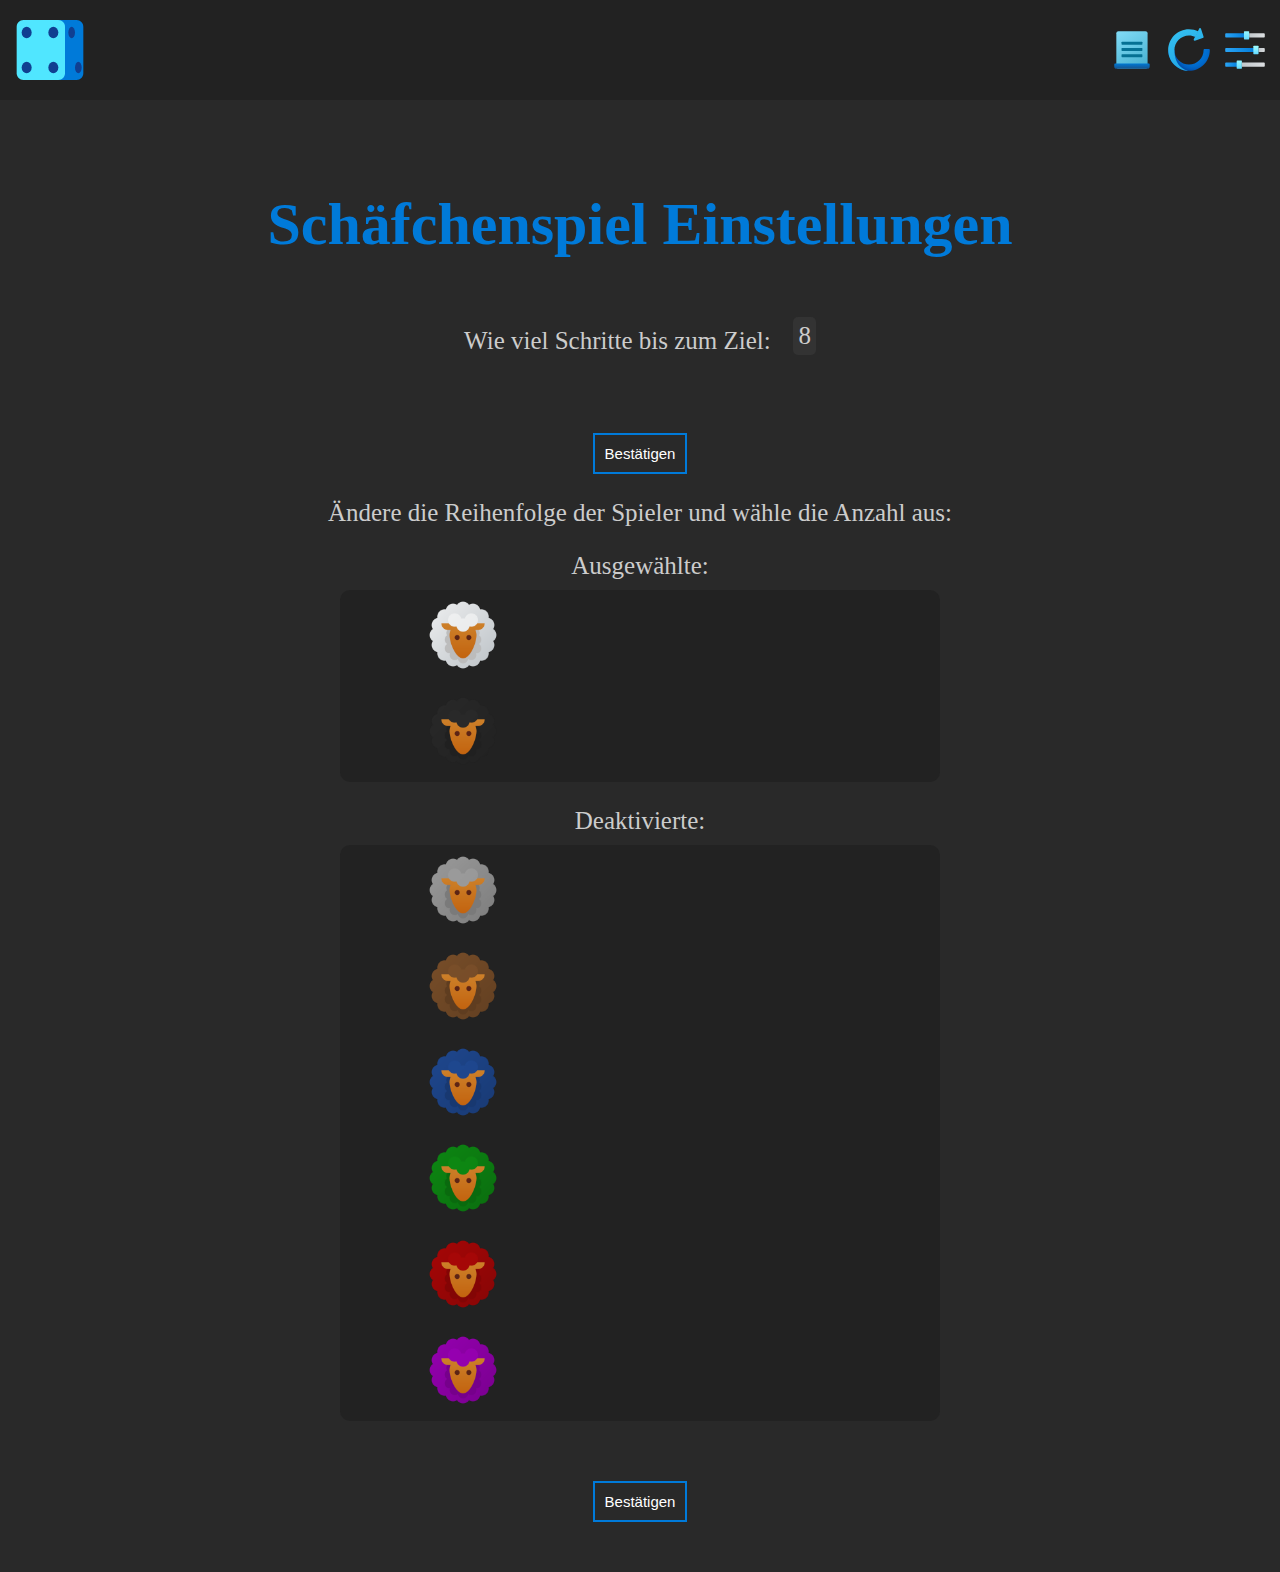
==== settings.html @ 4da9ee91 "Update 2" ====
<!DOCTYPE html>
<html lang="de">
	
<head>
<title>Einstellungen Schäfchen Spiel</title>
<meta name="viewport" content="width=device-width, initial-scale=1">
<meta charset="utf-8">
<link rel="stylesheet" type="text/css" href="elements/style/style.css"/>
<link rel="stylesheet" type="text/css" href="elements/style/sheep-game-settings.css"/>
<link rel="icon" href="elements/pictures/sheeps/white_sheep.png">

</head>
<body>

<!--Navbar-->
<nav onclick="location.href='index.html';">
	<img src="elements/pictures/dice.svg" class="img_normal img_hover" title="Würfeln">
	<img src="elements/pictures/confirm.svg" class="img_small img_hover img_confirm" title="Fertig">
	<div class="nav_left">
		<img src="elements/pictures/instructions.svg" class="img_small img_hover" title="Spielanleitung">
		<img src="elements/pictures/restart.svg" class="img_small img_hover" title="Neu Starten">
		<img src="elements/pictures/settings.svg" class="img_small img_hover" title="Einstellungen">
	</div>
</nav>


<!--Content-->

<main class="settings_box">
	<h1>Schäfchenspiel Einstellungen</h1>
	<table style="margin-left: auto; margin-right: auto;">
		<tr>
			<td><p>Wie viel Schritte bis zum Ziel: &#8199; </p></td>
			<td><span contenteditable="true" id="goal_points"></span></td>
		</tr>
	</table>
	<button onclick="apply()">Bestätigen</button>

	<p>Ändere die Reihenfolge der Spieler und wähle die Anzahl aus:</p>

	<div class="status">Ausgewählte:</div>
	<div class="dragbox" id="player_selected"></div>


	<div class="status">Deaktivierte:</div>
	<div class="dragbox" id="player_deactivated"></div>

	<button onclick="apply()">Bestätigen</button>
	
</main>


<!--Scripts-->
<script language="javascript" type="text/javascript" src="elements/javascript/sheep-game-var.js"></script>
<script language="javascript" type="text/javascript" src="elements/javascript/sheep-game-settings.js"></script>

<!--<script language="javascript" type="text/javascript" src="elements/javascript/footer.js"></script>-->

</body>
</html>
---- elements/style/style.css ----
html {
	height: 100%;
	scroll-behavior: smooth;
}

body {
	margin: 0;
	min-height: 100%;
	font-size: 25px;
	color: #CCCCCC;
	display: flex;
	flex-direction: column;
	background: #292929;
}


/* ####################################################################### */
/* Navbar */
nav {
	padding-right: 15%;
	padding-left: 15%;
	height: 100px;
	position: sticky;
	position: -webkit-sticky;
	top: 0;
	z-index: 2;
	background-color: #222222;
}

.nav_left {
	float: right;
	display: inline;
}

nav .img_small {
	margin-top: 25px;
	margin-bottom: 25px;
}

nav .img_normal {
	margin-top: 10px;
	margin-bottom: 10px;
}

.img_confirm {
	display: none;
	margin-left: 50px;
}

@media (max-width: 1600px) {
	nav {
		padding-right: 10%;
		padding-left: 10%;
	}
}

@media (max-width: 1350px) {
	nav {
		padding-right: 10px;
		padding-left: 10px;
	}
}

/* ####################################################################### */
/* Image */
.img_small {
	width: 50px;
	height: 50px;
}

.img_normal {
	width: 80px;
	height: 80px;
}

.img_big {
	width: 172px;
	height: 172px;
}

.img_hover:hover {
	filter: hue-rotate(300deg);
}


/* ####################################################################### */
/* Text */
h1 {
	color: #007AD9;
	font-size: 60px;
	text-align: center;
	font-weight: bold;
}


a:link, a:visited {
	color: #A10000;
}

a:hover, a:active, a:focus {
	color: #A10000;
}

hr {
	border-style: solid;
	border-width: 2px;
	border-color: #333333;
	margin: 0 auto;
	width: 100%;
	margin: 20px 0 50px 0;
}


/* ####################################################################### */
/* Disable */
.disable_link:link, .disable_link:visited, .disable_link:hover, .disable_link:active {
	color: inherit;
	text-decoration-line: none;
}


/* ####################################################################### */
/* Footer */
footer {
	background-color: #222222;
	margin-top: auto;
	height: 100px;
	padding-right: 15%;
	padding-left: 15%;
	padding-top: 15px;
	text-align: center;
	display: flex;
}

.footer_block {
	flex-grow: 1;
}

.footer_block a {
	margin: 0 20px;
}

.footer_block a:hover, .footer_block a:focus {
	outline: none;
	filter: contrast(100%);
}

.footer_left {
	text-align: left;
	font-size: 12px;
}

.footer_center {
	text-align: center;
}

.footer_right {
	text-align: right;
}

.footer_right a {
	filter: contrast(0%);
}

footer img {
	height: 30px;
}

/* Transformation */
@media screen and (max-width: 1300px) {
	footer {
		height: 160px;
		flex-direction: column-reverse;
		padding: 0;
		padding-top: 15px;
	}
	.footer_block {
		text-align: center;
	}
}

/* Touch Screen Footer */
@media (pointer: coarse) {
	.footer_right a {
		filter: contrast(100%);
	}
}
---- elements/style/sheep-game-settings.css ----
.settings_box {
	padding: 50px 20px;
	width: 1200px;
	margin: 0 auto;
	text-align: center;
}

.settings_box span {
	background-color: #333333;
	padding: 5px;
	border-radius: 5px;
	display: inline-block;
	margin-bottom: 10px;
	outline: none;
}

.settings_box button {
	margin-top: 50px;
	text-align: center;
	color: white;
	background-color: transparent;
	font-size: 15px;
	padding: 10px;
	border: 2px solid #007AD9;
	outline: none;
	transition: 0.5s;
}

.settings_box button:hover {
	border: 2px solid #009747;
}

.dragbox {
	padding: 10px;
}

.status {
	margin-top: 15px;
}

.path {
	padding: 5px;
	background-color: #222222;
	cursor: move;
	width: 50%;
	margin: 0 auto;
}


.path:first-child:last-child {
	border-radius: 10px 10px 10px 10px;
}
.path:first-child {
	border-radius: 10px 10px 0 0;
}
.path:last-child {
	border-radius: 0 0 10px 10px;
}

.goal {
	width: 40%;
}


.path.dragging {
	background-color: #333333;
}



@media screen and (max-width: 1240px) {
	.settings_box {
		width: calc(100vw - 40px);
	}
}
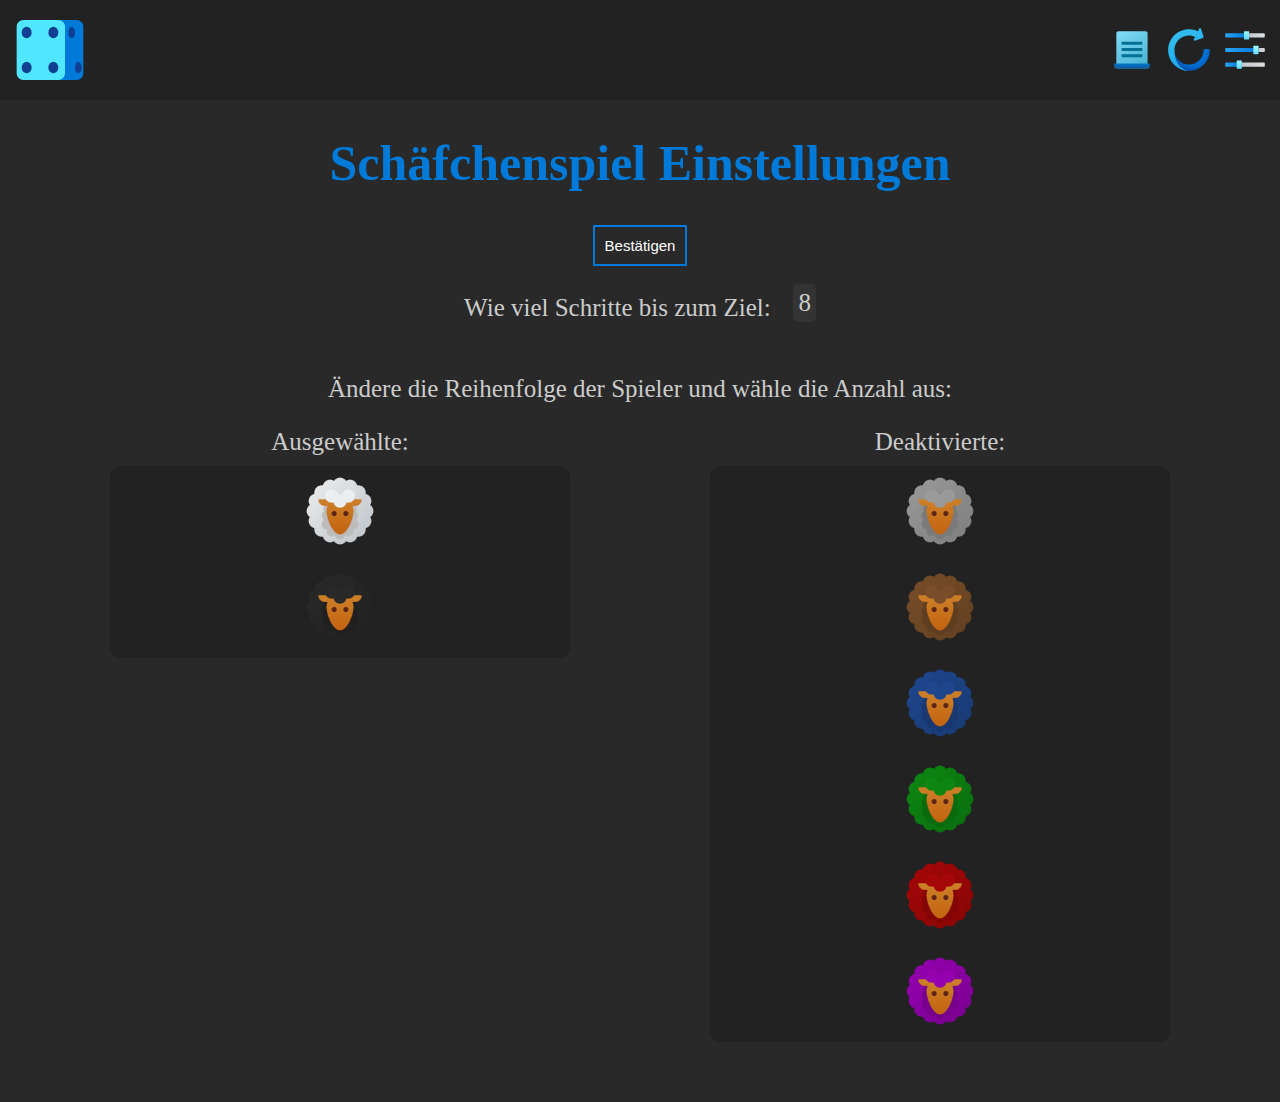
==== commit e79dd91c: "Always on sheep selected, Mobile comparability" ====
--- a/settings.html
+++ b/settings.html
@@ -28,25 +28,29 @@
 
 <main class="settings_box">
 	<h1>Schäfchenspiel Einstellungen</h1>
+	<button onclick="apply()">Bestätigen</button>
 	<table style="margin-left: auto; margin-right: auto;">
 		<tr>
 			<td><p>Wie viel Schritte bis zum Ziel: &#8199; </p></td>
 			<td><span contenteditable="true" id="goal_points"></span></td>
 		</tr>
 	</table>
-	<button onclick="apply()">Bestätigen</button>
 
-	<p>Ändere die Reihenfolge der Spieler und wähle die Anzahl aus:</p>
+	<p class="dragbox_info">Ändere die Reihenfolge der Spieler und wähle die Anzahl aus:</p>
 
-	<div class="status">Ausgewählte:</div>
-	<div class="dragbox" id="player_selected"></div>
+	<div class="dragbox_border">
+		<div class="status">
+			Ausgewählte:
+			<div class="dragbox" id="player_selected"></div>
+		</div>
+		
 
+		<div class="status">
+			Deaktivierte:
+			<div class="dragbox" id="player_deactivated"></div>
+		</div>	
+	</div>
 
-	<div class="status">Deaktivierte:</div>
-	<div class="dragbox" id="player_deactivated"></div>
-
-	<button onclick="apply()">Bestätigen</button>
-	
 </main>
 
 
--- a/elements/style/style.css
+++ b/elements/style/style.css
@@ -87,7 +87,7 @@
 /* Text */
 h1 {
 	color: #007AD9;
-	font-size: 60px;
+	font-size: 50px;
 	text-align: center;
 	font-weight: bold;
 }
--- a/elements/style/sheep-game-settings.css
+++ b/elements/style/sheep-game-settings.css
@@ -1,8 +1,9 @@
 .settings_box {
-	padding: 50px 20px;
+	padding: 0 20px;
 	width: 1200px;
 	margin: 0 auto;
 	text-align: center;
+	margin-bottom: 50px;
 }
 
 .settings_box span {
@@ -15,7 +16,6 @@
 }
 
 .settings_box button {
-	margin-top: 50px;
 	text-align: center;
 	color: white;
 	background-color: transparent;
@@ -30,22 +30,27 @@
 	border: 2px solid #009747;
 }
 
+.dragbox_border {
+	display: flex;
+	flex-wrap: wrap;
+	justify-content: center;
+}
+
 .dragbox {
 	padding: 10px;
 }
 
 .status {
 	margin-top: 15px;
+	width: 40%;
+	margin: 0 auto;
 }
 
 .path {
 	padding: 5px;
 	background-color: #222222;
 	cursor: move;
-	width: 50%;
-	margin: 0 auto;
 }
-
 
 .path:first-child:last-child {
 	border-radius: 10px 10px 10px 10px;
@@ -58,18 +63,35 @@
 }
 
 .goal {
-	width: 40%;
+	width: 100%;
 }
-
 
 .path.dragging {
 	background-color: #333333;
 }
 
-
-
 @media screen and (max-width: 1240px) {
 	.settings_box {
 		width: calc(100vw - 40px);
 	}
+}
+
+
+@media screen and (max-width: 500px) {
+	.dragbox_border {
+		display: block;
+	}
+	.status {
+		padding: 5px 5vw 5px 5vw;
+		width: calc(100% - 10vw);
+	}
+}
+
+@media (pointer: coarse) {
+	.dragbox_border {
+		display: none;
+	}
+	.dragbox_info {
+		display: none;
+	}
 }